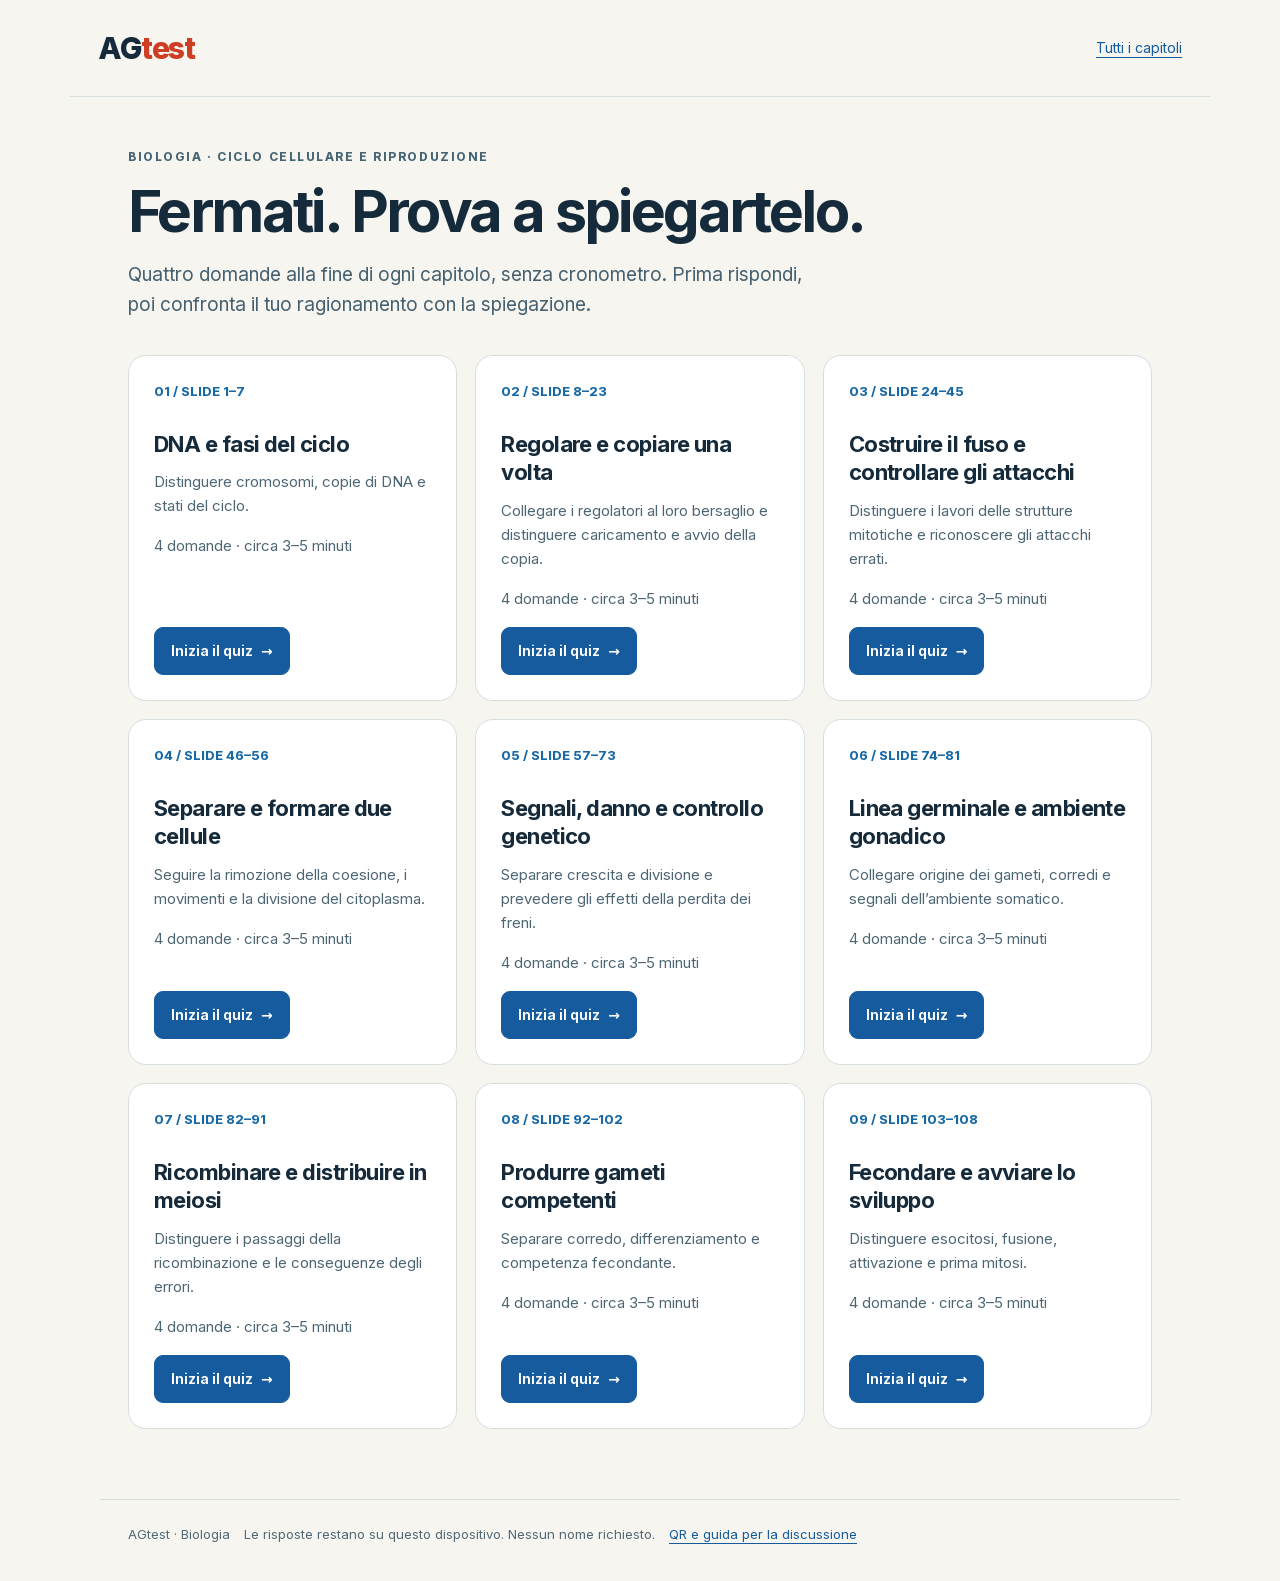
==== quiz/index.html @ fe062bfb "Aggiunge quiz di fine capitolo con 36 domande e QR per ciclo cellulare" ====
<!doctype html><html lang="it"><head><meta charset="utf-8"><meta name="viewport" content="width=device-width,initial-scale=1"><meta name="theme-color" content="#f6f5f0"><meta name="description" content="Quiz AGtest di fine capitolo: ciclo cellulare, mitosi, meiosi e fecondazione. Domande con correzioni spiegate e riferimenti alla lezione."><title>Quiz della lezione · AGtest</title><link rel="stylesheet" href="app.css"><script defer src="bank.js"></script><script defer src="app.js"></script></head><body><a class="skip" href="#main">Salta alle domande</a><header><a class="brand" href="../" aria-label="Sito AGtest">AG<span>test</span></a><a href="./">Tutti i capitoli</a></header><main id="main" tabindex="-1"></main><noscript><p class="notice">Per rispondere serve JavaScript. Puoi comunque consultare <a href="docente.html">domande e spiegazioni</a>.</p></noscript><footer>AGtest · Biologia <span>Le risposte restano su questo dispositivo. Nessun nome richiesto.</span><a href="docente.html">QR e guida per la discussione</a></footer></body></html>
---- quiz/app.css ----
@font-face{font-family:Inter;src:url(inter.woff2) format('woff2');font-display:swap;font-weight:100 900}*{box-sizing:border-box}body{margin:0;background:#f6f5f0;color:#152a3a;font-family:Inter,system-ui,sans-serif;font-size:17px;line-height:1.6}a{color:#155b9e;text-underline-offset:4px}button,input{font:inherit}button,a{touch-action:manipulation}button{cursor:pointer}button:disabled{cursor:default;opacity:.48}a:focus-visible,button:focus-visible,input:focus-visible{outline:3px solid #db512b;outline-offset:4px}header{max-width:1140px;margin:auto;padding:24px 28px;display:flex;align-items:center;justify-content:space-between;border-bottom:1px solid #d7dedf;gap:20px}.brand{color:#152a3a;font-weight:800;letter-spacing:-1.5px;font-size:30px;text-decoration:none}.brand span{color:#ce3e24}header>a:last-child{font-size:14px}main{max-width:1080px;margin:50px auto 70px;padding:0 28px;min-height:55vh}h1,h2,h3,p{margin:0 0 16px}h1{font-size:clamp(32px,5vw,58px);line-height:1.1;letter-spacing:-.045em;max-width:780px}h2{font-size:clamp(25px,3.5vw,36px);line-height:1.3;letter-spacing:-.025em}h3{font-size:22px;line-height:1.35}.eyebrow{font-weight:750;font-size:12px;letter-spacing:.13em;text-transform:uppercase;color:#456474;margin-bottom:14px}.intro{max-width:700px;font-size:19px;color:#46606f}.grid{display:grid;grid-template-columns:repeat(3,minmax(0,1fr));gap:18px;margin-top:34px}.chapter{background:#fff;border:1px solid #d7dedf;border-radius:18px;padding:25px;display:flex;flex-direction:column;min-width:0}.chapter .idx{font-size:13px;font-weight:750;color:#1768a7;margin-bottom:28px}.chapter h2{font-size:22px;margin-bottom:12px}.chapter p{font-size:15px;color:#4d6674}.chapter .btn{margin-top:auto;align-self:flex-start}.meta{font-size:14px;color:#4d6674}.btn{display:inline-flex;justify-content:center;align-items:center;padding:13px 23px;background:#155b9e;color:white;border:1px solid #155b9e;border-radius:9px;font-weight:650;text-decoration:none;min-height:48px;gap:8px}.btn.alt{color:#155b9e;background:transparent;border-color:#a6bdcb}.btn.small{padding:9px 16px;font-size:14px}.actions{display:flex;gap:12px;flex-wrap:wrap;align-items:center;margin-top:26px}.quiz{max-width:760px;margin:0 auto}.progress{height:5px;background:#d6e1e8;border-radius:5px;margin:22px 0 30px;overflow:hidden}.progress>div{height:100%;background:#2276b7}.question{background:#fff;border:1px solid #d7dedf;border-radius:18px;padding:32px}.question legend{font-size:clamp(23px,3vw,30px);font-weight:650;letter-spacing:-.025em;line-height:1.4;margin-bottom:24px;padding:0}.question fieldset{padding:0;border:0;margin:0;min-width:0}.options{display:grid;gap:12px}.option{display:flex;align-items:flex-start;gap:12px;border:1.5px solid #d2dce1;border-radius:10px;padding:16px;cursor:pointer;line-height:1.45;min-height:58px}.option:has(input:checked){background:#ecf5fc;border-color:#155b9e}.option input{margin:5px 0 0;accent-color:#155b9e;flex-shrink:0;width:18px;height:18px}.hint{font-size:14px;color:#526975;margin-top:20px;margin-bottom:0}.notice{background:#eaf1f6;border-left:3px solid #307db2;padding:18px 22px;border-radius:0 10px 10px 0;margin:24px 0}.score{display:flex;gap:24px;align-items:center;margin:30px 0;padding:24px;border-radius:16px;background:#e8f2ee}.score strong{font-size:48px;line-height:1;color:#126341;white-space:nowrap}.score p{margin:0}.review{padding:25px;margin-top:18px;background:white;border:1px solid #d7dedf;border-radius:14px}.review h3{font-size:20px}.tag{display:inline-block;padding:4px 9px;border-radius:5px;font-size:12px;font-weight:750;margin-bottom:12px;background:#e8f2ee;color:#126341}.tag.wrong{background:#fff1e6;color:#914619}.review .answer{font-weight:600}.review p{font-size:16px}.sources{font-size:14px}.sources a{display:inline-block;margin-right:12px}.status{font-size:14px;color:#914619}.teacher{margin-top:30px;border-top:1px solid #c7d5dc;padding-top:28px}.teacher-top{display:grid;grid-template-columns:1fr 210px;gap:30px;align-items:center}.qr{width:210px;height:210px;background:white;border-radius:8px;padding:6px}details{padding:18px 0;border-bottom:1px solid #d7dedf}summary{cursor:pointer;font-weight:650}details>div{padding-top:16px}details li{padding:4px 0}footer{max-width:1080px;margin:0 auto;padding:24px 28px 36px;font-size:13px;border-top:1px solid #d7dedf;display:flex;gap:14px;flex-wrap:wrap;color:#526975}.skip{position:absolute;left:10px;top:-70px;background:white;padding:10px;z-index:10}.skip:focus{top:10px}[hidden]{display:none!important}@media(max-width:800px){.grid{grid-template-columns:repeat(2,minmax(0,1fr))}}@media(max-width:520px){header{padding:18px 20px}main{padding:0 20px;margin:30px auto 45px}.grid{grid-template-columns:1fr}.chapter{padding:22px}.question{padding:22px 18px}.option{padding:14px 12px}.teacher-top{grid-template-columns:1fr}.score{padding:20px;gap:16px}.score strong{font-size:38px}.actions .btn{flex:1}.intro{font-size:17px}.brand{font-size:26px}}@media(prefers-reduced-motion:reduce){*{scroll-behavior:auto!important}}@media print{header,footer,.actions{display:none}.teacher{break-before:page}details{break-inside:avoid}.qr{width:160px;height:160px}}
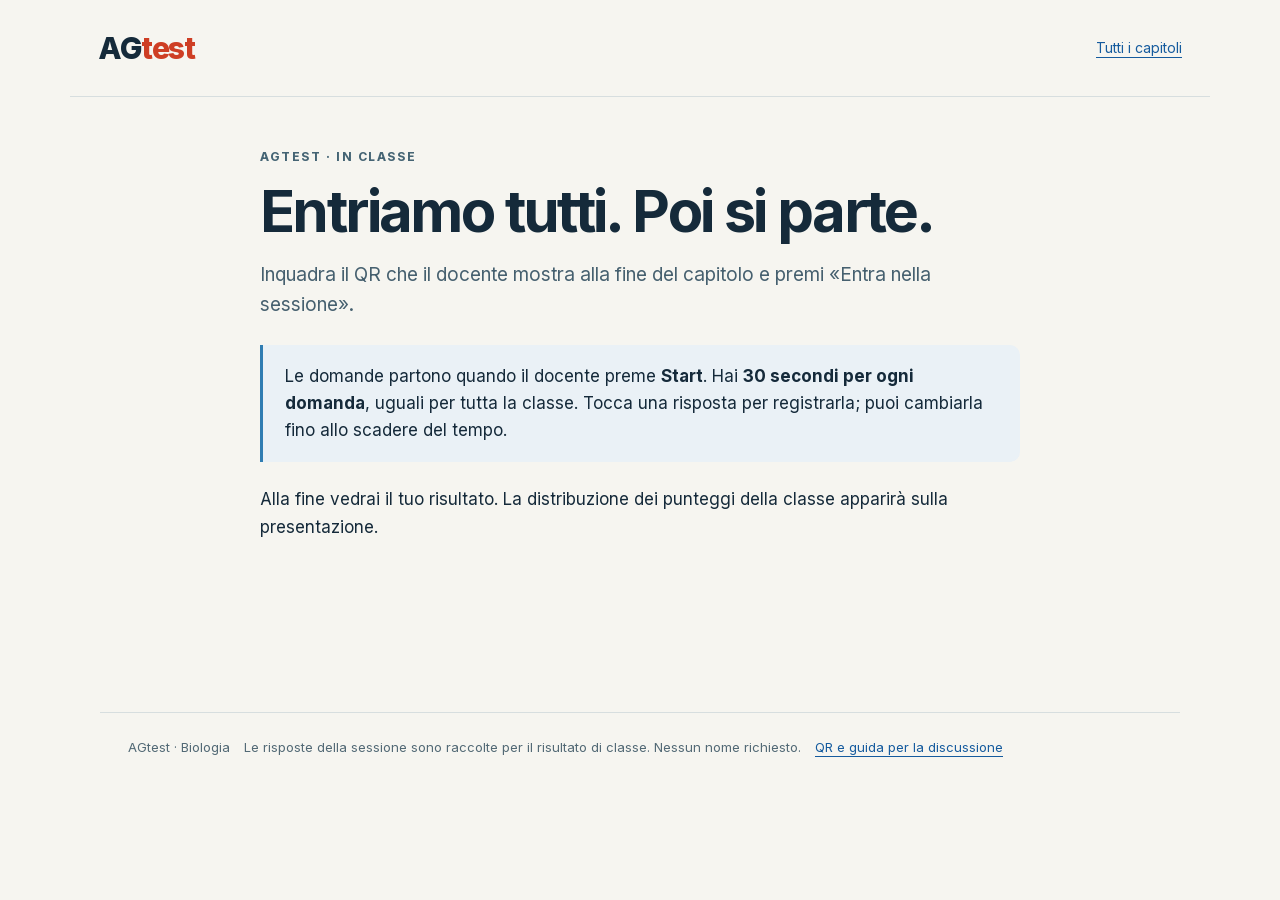
==== commit 2fbf2f6d: "Quiz live: iscrizione, domande da 30 secondi e correzione finale" ====
--- a/quiz/index.html
+++ b/quiz/index.html
@@ -1 +1 @@
-<!doctype html><html lang="it"><head><meta charset="utf-8"><meta name="viewport" content="width=device-width,initial-scale=1"><meta name="theme-color" content="#f6f5f0"><meta name="description" content="Quiz AGtest di fine capitolo: ciclo cellulare, mitosi, meiosi e fecondazione. Domande con correzioni spiegate e riferimenti alla lezione."><title>Quiz della lezione · AGtest</title><link rel="stylesheet" href="app.css"><script defer src="bank.js"></script><script defer src="app.js"></script></head><body><a class="skip" href="#main">Salta alle domande</a><header><a class="brand" href="../" aria-label="Sito AGtest">AG<span>test</span></a><a href="./">Tutti i capitoli</a></header><main id="main" tabindex="-1"></main><noscript><p class="notice">Per rispondere serve JavaScript. Puoi comunque consultare <a href="docente.html">domande e spiegazioni</a>.</p></noscript><footer>AGtest · Biologia <span>Le risposte restano su questo dispositivo. Nessun nome richiesto.</span><a href="docente.html">QR e guida per la discussione</a></footer></body></html>
+<!doctype html><html lang="it"><head><meta charset="utf-8"><meta name="viewport" content="width=device-width,initial-scale=1"><meta name="theme-color" content="#f6f5f0"><meta name="description" content="Quiz AGtest di fine capitolo: ciclo cellulare, mitosi, meiosi e fecondazione. Domande con correzioni spiegate e riferimenti alla lezione."><title>Quiz della lezione · AGtest</title><link rel="stylesheet" href="app.css"><script defer src="live.js?v=2"></script></head><body><a class="skip" href="#main">Salta alle domande</a><header><a class="brand" href="../" aria-label="Sito AGtest">AG<span>test</span></a><a href="./">Tutti i capitoli</a></header><main id="main" tabindex="-1"></main><noscript><p class="notice">Per rispondere serve JavaScript. Puoi comunque consultare <a href="docente.html">domande e spiegazioni</a>.</p></noscript><footer>AGtest · Biologia <span>Le risposte della sessione sono raccolte per il risultato di classe. Nessun nome richiesto.</span><a href="docente.html">QR e guida per la discussione</a></footer></body></html>
--- a/quiz/app.css
+++ b/quiz/app.css
@@ -1 +1,3 @@
 @font-face{font-family:Inter;src:url(inter.woff2) format('woff2');font-display:swap;font-weight:100 900}*{box-sizing:border-box}body{margin:0;background:#f6f5f0;color:#152a3a;font-family:Inter,system-ui,sans-serif;font-size:17px;line-height:1.6}a{color:#155b9e;text-underline-offset:4px}button,input{font:inherit}button,a{touch-action:manipulation}button{cursor:pointer}button:disabled{cursor:default;opacity:.48}a:focus-visible,button:focus-visible,input:focus-visible{outline:3px solid #db512b;outline-offset:4px}header{max-width:1140px;margin:auto;padding:24px 28px;display:flex;align-items:center;justify-content:space-between;border-bottom:1px solid #d7dedf;gap:20px}.brand{color:#152a3a;font-weight:800;letter-spacing:-1.5px;font-size:30px;text-decoration:none}.brand span{color:#ce3e24}header>a:last-child{font-size:14px}main{max-width:1080px;margin:50px auto 70px;padding:0 28px;min-height:55vh}h1,h2,h3,p{margin:0 0 16px}h1{font-size:clamp(32px,5vw,58px);line-height:1.1;letter-spacing:-.045em;max-width:780px}h2{font-size:clamp(25px,3.5vw,36px);line-height:1.3;letter-spacing:-.025em}h3{font-size:22px;line-height:1.35}.eyebrow{font-weight:750;font-size:12px;letter-spacing:.13em;text-transform:uppercase;color:#456474;margin-bottom:14px}.intro{max-width:700px;font-size:19px;color:#46606f}.grid{display:grid;grid-template-columns:repeat(3,minmax(0,1fr));gap:18px;margin-top:34px}.chapter{background:#fff;border:1px solid #d7dedf;border-radius:18px;padding:25px;display:flex;flex-direction:column;min-width:0}.chapter .idx{font-size:13px;font-weight:750;color:#1768a7;margin-bottom:28px}.chapter h2{font-size:22px;margin-bottom:12px}.chapter p{font-size:15px;color:#4d6674}.chapter .btn{margin-top:auto;align-self:flex-start}.meta{font-size:14px;color:#4d6674}.btn{display:inline-flex;justify-content:center;align-items:center;padding:13px 23px;background:#155b9e;color:white;border:1px solid #155b9e;border-radius:9px;font-weight:650;text-decoration:none;min-height:48px;gap:8px}.btn.alt{color:#155b9e;background:transparent;border-color:#a6bdcb}.btn.small{padding:9px 16px;font-size:14px}.actions{display:flex;gap:12px;flex-wrap:wrap;align-items:center;margin-top:26px}.quiz{max-width:760px;margin:0 auto}.progress{height:5px;background:#d6e1e8;border-radius:5px;margin:22px 0 30px;overflow:hidden}.progress>div{height:100%;background:#2276b7}.question{background:#fff;border:1px solid #d7dedf;border-radius:18px;padding:32px}.question legend{font-size:clamp(23px,3vw,30px);font-weight:650;letter-spacing:-.025em;line-height:1.4;margin-bottom:24px;padding:0}.question fieldset{padding:0;border:0;margin:0;min-width:0}.options{display:grid;gap:12px}.option{display:flex;align-items:flex-start;gap:12px;border:1.5px solid #d2dce1;border-radius:10px;padding:16px;cursor:pointer;line-height:1.45;min-height:58px}.option:has(input:checked){background:#ecf5fc;border-color:#155b9e}.option input{margin:5px 0 0;accent-color:#155b9e;flex-shrink:0;width:18px;height:18px}.hint{font-size:14px;color:#526975;margin-top:20px;margin-bottom:0}.notice{background:#eaf1f6;border-left:3px solid #307db2;padding:18px 22px;border-radius:0 10px 10px 0;margin:24px 0}.score{display:flex;gap:24px;align-items:center;margin:30px 0;padding:24px;border-radius:16px;background:#e8f2ee}.score strong{font-size:48px;line-height:1;color:#126341;white-space:nowrap}.score p{margin:0}.review{padding:25px;margin-top:18px;background:white;border:1px solid #d7dedf;border-radius:14px}.review h3{font-size:20px}.tag{display:inline-block;padding:4px 9px;border-radius:5px;font-size:12px;font-weight:750;margin-bottom:12px;background:#e8f2ee;color:#126341}.tag.wrong{background:#fff1e6;color:#914619}.review .answer{font-weight:600}.review p{font-size:16px}.sources{font-size:14px}.sources a{display:inline-block;margin-right:12px}.status{font-size:14px;color:#914619}.teacher{margin-top:30px;border-top:1px solid #c7d5dc;padding-top:28px}.teacher-top{display:grid;grid-template-columns:1fr 210px;gap:30px;align-items:center}.qr{width:210px;height:210px;background:white;border-radius:8px;padding:6px}details{padding:18px 0;border-bottom:1px solid #d7dedf}summary{cursor:pointer;font-weight:650}details>div{padding-top:16px}details li{padding:4px 0}footer{max-width:1080px;margin:0 auto;padding:24px 28px 36px;font-size:13px;border-top:1px solid #d7dedf;display:flex;gap:14px;flex-wrap:wrap;color:#526975}.skip{position:absolute;left:10px;top:-70px;background:white;padding:10px;z-index:10}.skip:focus{top:10px}[hidden]{display:none!important}@media(max-width:800px){.grid{grid-template-columns:repeat(2,minmax(0,1fr))}}@media(max-width:520px){header{padding:18px 20px}main{padding:0 20px;margin:30px auto 45px}.grid{grid-template-columns:1fr}.chapter{padding:22px}.question{padding:22px 18px}.option{padding:14px 12px}.teacher-top{grid-template-columns:1fr}.score{padding:20px;gap:16px}.score strong{font-size:38px}.actions .btn{flex:1}.intro{font-size:17px}.brand{font-size:26px}}@media(prefers-reduced-motion:reduce){*{scroll-behavior:auto!important}}@media print{header,footer,.actions{display:none}.teacher{break-before:page}details{break-inside:avoid}.qr{width:160px;height:160px}}
+
+.live-top{display:flex;justify-content:space-between;align-items:center;gap:16px}#timer{font-size:32px;font-variant-numeric:tabular-nums;color:#155b9e}#connection{color:#9e361e}
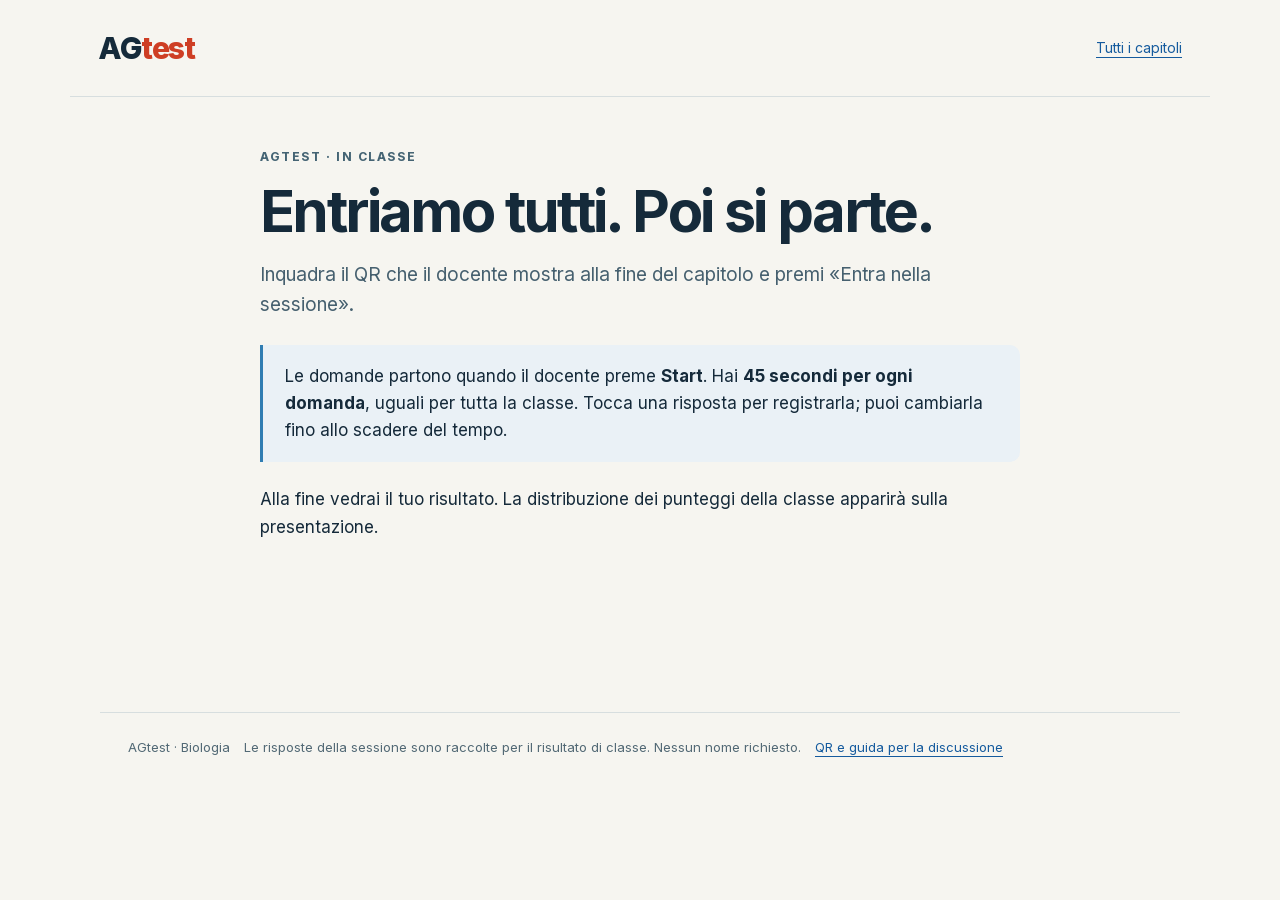
==== commit dc72492b: "Mostra 45 secondi per domanda e usa la durata del server" ====
--- a/quiz/index.html
+++ b/quiz/index.html
@@ -1 +1 @@
-<!doctype html><html lang="it"><head><meta charset="utf-8"><meta name="viewport" content="width=device-width,initial-scale=1"><meta name="theme-color" content="#f6f5f0"><meta name="description" content="Quiz AGtest di fine capitolo: ciclo cellulare, mitosi, meiosi e fecondazione. Domande con correzioni spiegate e riferimenti alla lezione."><title>Quiz della lezione · AGtest</title><link rel="stylesheet" href="app.css"><script defer src="live.js?v=2"></script></head><body><a class="skip" href="#main">Salta alle domande</a><header><a class="brand" href="../" aria-label="Sito AGtest">AG<span>test</span></a><a href="./">Tutti i capitoli</a></header><main id="main" tabindex="-1"></main><noscript><p class="notice">Per rispondere serve JavaScript. Puoi comunque consultare <a href="docente.html">domande e spiegazioni</a>.</p></noscript><footer>AGtest · Biologia <span>Le risposte della sessione sono raccolte per il risultato di classe. Nessun nome richiesto.</span><a href="docente.html">QR e guida per la discussione</a></footer></body></html>
+<!doctype html><html lang="it"><head><meta charset="utf-8"><meta name="viewport" content="width=device-width,initial-scale=1"><meta name="theme-color" content="#f6f5f0"><meta name="description" content="Quiz AGtest di fine capitolo: ciclo cellulare, mitosi, meiosi e fecondazione. Domande con correzioni spiegate e riferimenti alla lezione."><title>Quiz della lezione · AGtest</title><link rel="stylesheet" href="app.css"><script defer src="live.js?v=45"></script></head><body><a class="skip" href="#main">Salta alle domande</a><header><a class="brand" href="../" aria-label="Sito AGtest">AG<span>test</span></a><a href="./">Tutti i capitoli</a></header><main id="main" tabindex="-1"></main><noscript><p class="notice">Per rispondere serve JavaScript. Puoi comunque consultare <a href="docente.html">domande e spiegazioni</a>.</p></noscript><footer>AGtest · Biologia <span>Le risposte della sessione sono raccolte per il risultato di classe. Nessun nome richiesto.</span><a href="docente.html">QR e guida per la discussione</a></footer></body></html>
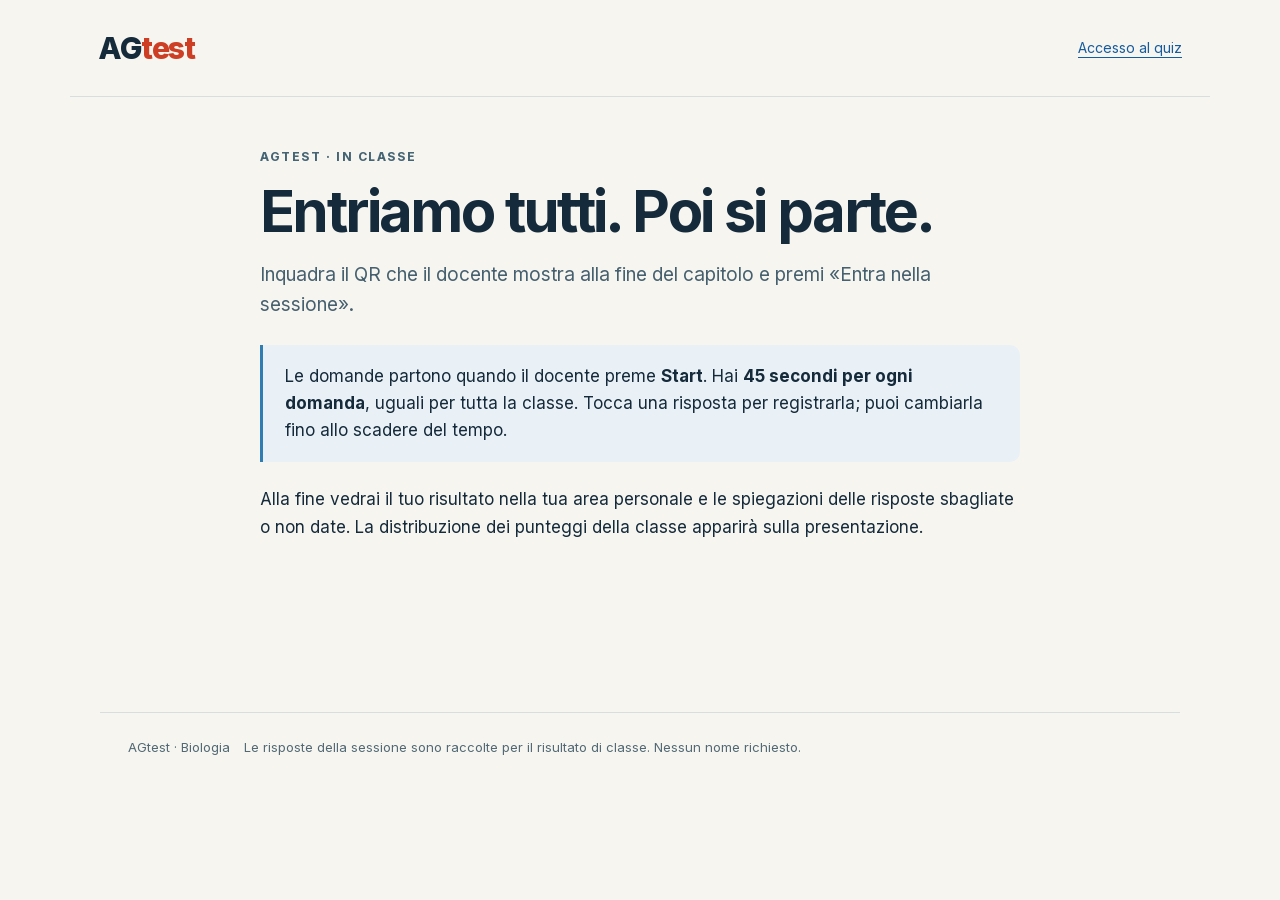
==== commit a6b61401: "Keep teacher guide offline and show personal quiz corrections" ====
--- a/quiz/index.html
+++ b/quiz/index.html
@@ -1 +1 @@
-<!doctype html><html lang="it"><head><meta charset="utf-8"><meta name="viewport" content="width=device-width,initial-scale=1"><meta name="theme-color" content="#f6f5f0"><meta name="description" content="Quiz AGtest di fine capitolo: ciclo cellulare, mitosi, meiosi e fecondazione. Domande con correzioni spiegate e riferimenti alla lezione."><title>Quiz della lezione · AGtest</title><link rel="stylesheet" href="app.css"><script defer src="live.js?v=45"></script></head><body><a class="skip" href="#main">Salta alle domande</a><header><a class="brand" href="../" aria-label="Sito AGtest">AG<span>test</span></a><a href="./">Tutti i capitoli</a></header><main id="main" tabindex="-1"></main><noscript><p class="notice">Per rispondere serve JavaScript. Puoi comunque consultare <a href="docente.html">domande e spiegazioni</a>.</p></noscript><footer>AGtest · Biologia <span>Le risposte della sessione sono raccolte per il risultato di classe. Nessun nome richiesto.</span><a href="docente.html">QR e guida per la discussione</a></footer></body></html>
+<!doctype html><html lang="it"><head><meta charset="utf-8"><meta name="viewport" content="width=device-width,initial-scale=1"><meta name="theme-color" content="#f6f5f0"><meta name="description" content="Quiz AGtest di fine capitolo: ciclo cellulare, mitosi, meiosi e fecondazione. Domande in classe e correzione personale al termine del quiz."><title>Quiz della lezione · AGtest</title><link rel="stylesheet" href="app.css"><script defer src="live.js?v=personal-20260925"></script></head><body><a class="skip" href="#main">Salta alle domande</a><header><a class="brand" href="../" aria-label="Sito AGtest">AG<span>test</span></a><a href="./">Accesso al quiz</a></header><main id="main" tabindex="-1"></main><noscript><p class="notice">Per partecipare e vedere la tua correzione personale, abilita JavaScript e riapri il QR del docente.</p></noscript><footer>AGtest · Biologia <span>Le risposte della sessione sono raccolte per il risultato di classe. Nessun nome richiesto.</span></footer></body></html>
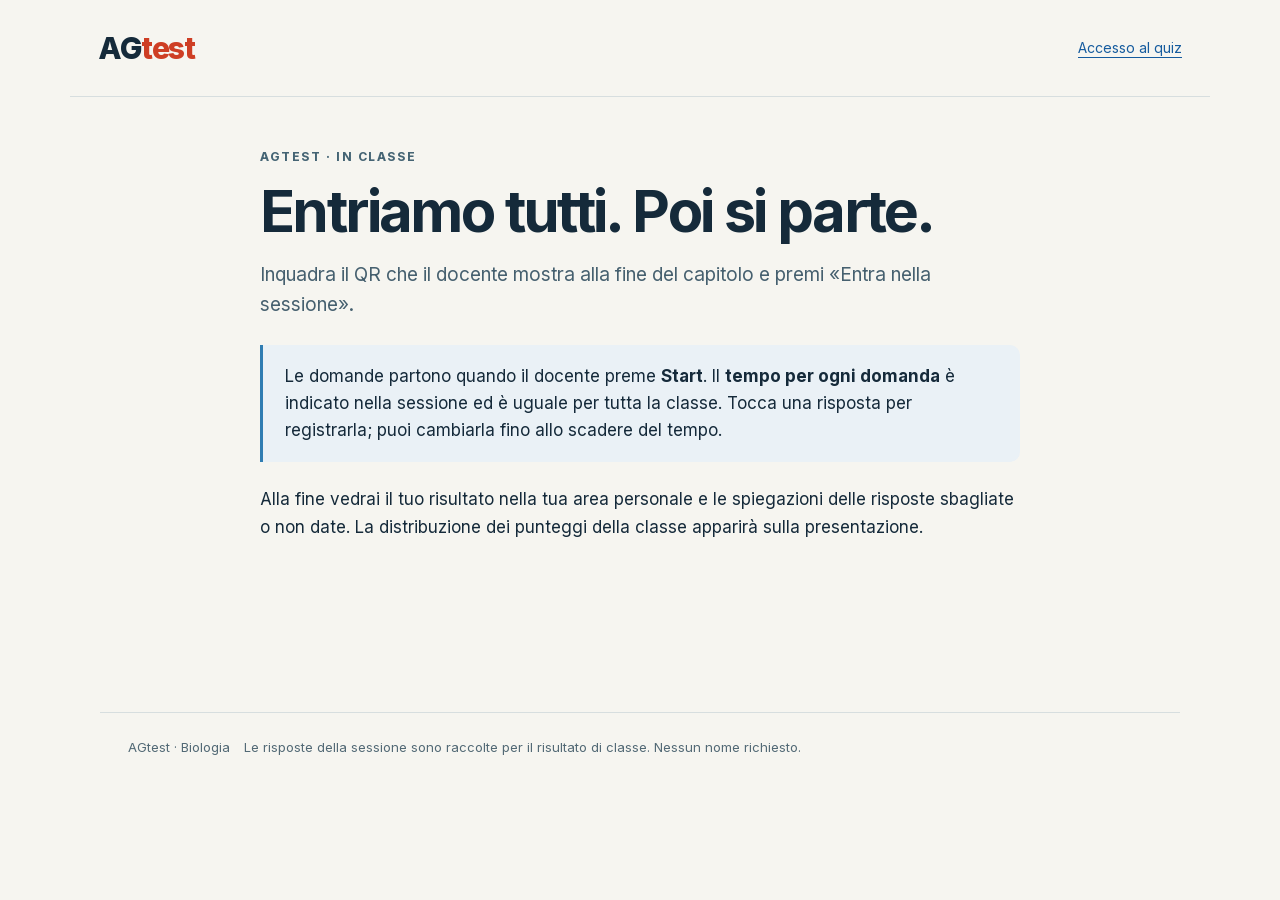
==== commit 13de3f38: "Quiz UD5: tempo di 30 secondi e indicazioni coerenti con la sessione" ====
--- a/quiz/index.html
+++ b/quiz/index.html
@@ -1 +1 @@
-<!doctype html><html lang="it"><head><meta charset="utf-8"><meta name="viewport" content="width=device-width,initial-scale=1"><meta name="theme-color" content="#f6f5f0"><meta name="description" content="Quiz AGtest di fine capitolo: ciclo cellulare, mitosi, meiosi e fecondazione. Domande in classe e correzione personale al termine del quiz."><title>Quiz della lezione · AGtest</title><link rel="stylesheet" href="app.css"><script defer src="live.js?v=personal-20260925"></script></head><body><a class="skip" href="#main">Salta alle domande</a><header><a class="brand" href="../" aria-label="Sito AGtest">AG<span>test</span></a><a href="./">Accesso al quiz</a></header><main id="main" tabindex="-1"></main><noscript><p class="notice">Per partecipare e vedere la tua correzione personale, abilita JavaScript e riapri il QR del docente.</p></noscript><footer>AGtest · Biologia <span>Le risposte della sessione sono raccolte per il risultato di classe. Nessun nome richiesto.</span></footer></body></html>
+<!doctype html><html lang="it"><head><meta charset="utf-8"><meta name="viewport" content="width=device-width,initial-scale=1"><meta name="theme-color" content="#f6f5f0"><meta name="description" content="Quiz AGtest di fine capitolo: ciclo cellulare, mitosi, meiosi e fecondazione. Domande in classe e correzione personale al termine del quiz."><title>Quiz della lezione · AGtest</title><link rel="stylesheet" href="app.css"><script defer src="live.js?v=timer-sessione-20261015"></script></head><body><a class="skip" href="#main">Salta alle domande</a><header><a class="brand" href="../" aria-label="Sito AGtest">AG<span>test</span></a><a href="./">Accesso al quiz</a></header><main id="main" tabindex="-1"></main><noscript><p class="notice">Per partecipare e vedere la tua correzione personale, abilita JavaScript e riapri il QR del docente.</p></noscript><footer>AGtest · Biologia <span>Le risposte della sessione sono raccolte per il risultato di classe. Nessun nome richiesto.</span></footer></body></html>
--- a/quiz/app.css
+++ b/quiz/app.css
@@ -1,3 +1,5 @@
 @font-face{font-family:Inter;src:url(inter.woff2) format('woff2');font-display:swap;font-weight:100 900}*{box-sizing:border-box}body{margin:0;background:#f6f5f0;color:#152a3a;font-family:Inter,system-ui,sans-serif;font-size:17px;line-height:1.6}a{color:#155b9e;text-underline-offset:4px}button,input{font:inherit}button,a{touch-action:manipulation}button{cursor:pointer}button:disabled{cursor:default;opacity:.48}a:focus-visible,button:focus-visible,input:focus-visible{outline:3px solid #db512b;outline-offset:4px}header{max-width:1140px;margin:auto;padding:24px 28px;display:flex;align-items:center;justify-content:space-between;border-bottom:1px solid #d7dedf;gap:20px}.brand{color:#152a3a;font-weight:800;letter-spacing:-1.5px;font-size:30px;text-decoration:none}.brand span{color:#ce3e24}header>a:last-child{font-size:14px}main{max-width:1080px;margin:50px auto 70px;padding:0 28px;min-height:55vh}h1,h2,h3,p{margin:0 0 16px}h1{font-size:clamp(32px,5vw,58px);line-height:1.1;letter-spacing:-.045em;max-width:780px}h2{font-size:clamp(25px,3.5vw,36px);line-height:1.3;letter-spacing:-.025em}h3{font-size:22px;line-height:1.35}.eyebrow{font-weight:750;font-size:12px;letter-spacing:.13em;text-transform:uppercase;color:#456474;margin-bottom:14px}.intro{max-width:700px;font-size:19px;color:#46606f}.grid{display:grid;grid-template-columns:repeat(3,minmax(0,1fr));gap:18px;margin-top:34px}.chapter{background:#fff;border:1px solid #d7dedf;border-radius:18px;padding:25px;display:flex;flex-direction:column;min-width:0}.chapter .idx{font-size:13px;font-weight:750;color:#1768a7;margin-bottom:28px}.chapter h2{font-size:22px;margin-bottom:12px}.chapter p{font-size:15px;color:#4d6674}.chapter .btn{margin-top:auto;align-self:flex-start}.meta{font-size:14px;color:#4d6674}.btn{display:inline-flex;justify-content:center;align-items:center;padding:13px 23px;background:#155b9e;color:white;border:1px solid #155b9e;border-radius:9px;font-weight:650;text-decoration:none;min-height:48px;gap:8px}.btn.alt{color:#155b9e;background:transparent;border-color:#a6bdcb}.btn.small{padding:9px 16px;font-size:14px}.actions{display:flex;gap:12px;flex-wrap:wrap;align-items:center;margin-top:26px}.quiz{max-width:760px;margin:0 auto}.progress{height:5px;background:#d6e1e8;border-radius:5px;margin:22px 0 30px;overflow:hidden}.progress>div{height:100%;background:#2276b7}.question{background:#fff;border:1px solid #d7dedf;border-radius:18px;padding:32px}.question legend{font-size:clamp(23px,3vw,30px);font-weight:650;letter-spacing:-.025em;line-height:1.4;margin-bottom:24px;padding:0}.question fieldset{padding:0;border:0;margin:0;min-width:0}.options{display:grid;gap:12px}.option{display:flex;align-items:flex-start;gap:12px;border:1.5px solid #d2dce1;border-radius:10px;padding:16px;cursor:pointer;line-height:1.45;min-height:58px}.option:has(input:checked){background:#ecf5fc;border-color:#155b9e}.option input{margin:5px 0 0;accent-color:#155b9e;flex-shrink:0;width:18px;height:18px}.hint{font-size:14px;color:#526975;margin-top:20px;margin-bottom:0}.notice{background:#eaf1f6;border-left:3px solid #307db2;padding:18px 22px;border-radius:0 10px 10px 0;margin:24px 0}.score{display:flex;gap:24px;align-items:center;margin:30px 0;padding:24px;border-radius:16px;background:#e8f2ee}.score strong{font-size:48px;line-height:1;color:#126341;white-space:nowrap}.score p{margin:0}.review{padding:25px;margin-top:18px;background:white;border:1px solid #d7dedf;border-radius:14px}.review h3{font-size:20px}.tag{display:inline-block;padding:4px 9px;border-radius:5px;font-size:12px;font-weight:750;margin-bottom:12px;background:#e8f2ee;color:#126341}.tag.wrong{background:#fff1e6;color:#914619}.review .answer{font-weight:600}.review p{font-size:16px}.sources{font-size:14px}.sources a{display:inline-block;margin-right:12px}.status{font-size:14px;color:#914619}.teacher{margin-top:30px;border-top:1px solid #c7d5dc;padding-top:28px}.teacher-top{display:grid;grid-template-columns:1fr 210px;gap:30px;align-items:center}.qr{width:210px;height:210px;background:white;border-radius:8px;padding:6px}details{padding:18px 0;border-bottom:1px solid #d7dedf}summary{cursor:pointer;font-weight:650}details>div{padding-top:16px}details li{padding:4px 0}footer{max-width:1080px;margin:0 auto;padding:24px 28px 36px;font-size:13px;border-top:1px solid #d7dedf;display:flex;gap:14px;flex-wrap:wrap;color:#526975}.skip{position:absolute;left:10px;top:-70px;background:white;padding:10px;z-index:10}.skip:focus{top:10px}[hidden]{display:none!important}@media(max-width:800px){.grid{grid-template-columns:repeat(2,minmax(0,1fr))}}@media(max-width:520px){header{padding:18px 20px}main{padding:0 20px;margin:30px auto 45px}.grid{grid-template-columns:1fr}.chapter{padding:22px}.question{padding:22px 18px}.option{padding:14px 12px}.teacher-top{grid-template-columns:1fr}.score{padding:20px;gap:16px}.score strong{font-size:38px}.actions .btn{flex:1}.intro{font-size:17px}.brand{font-size:26px}}@media(prefers-reduced-motion:reduce){*{scroll-behavior:auto!important}}@media print{header,footer,.actions{display:none}.teacher{break-before:page}details{break-inside:avoid}.qr{width:160px;height:160px}}
 
 .live-top{display:flex;justify-content:space-between;align-items:center;gap:16px}#timer{font-size:32px;font-variant-numeric:tabular-nums;color:#155b9e}#connection{color:#9e361e}
+
+.save-study{margin-top:28px;padding:24px;border:1px solid #35587d;border-radius:14px;background:#12243a}.save-study h2{font-size:22px}.save-study p{line-height:1.65}.save-study a{color:#9bccff}.save-one{font-size:14px!important;margin-top:12px;background:#21354c!important;border:1px solid #47739a!important}.save-study .btn{white-space:normal;min-height:44px}
